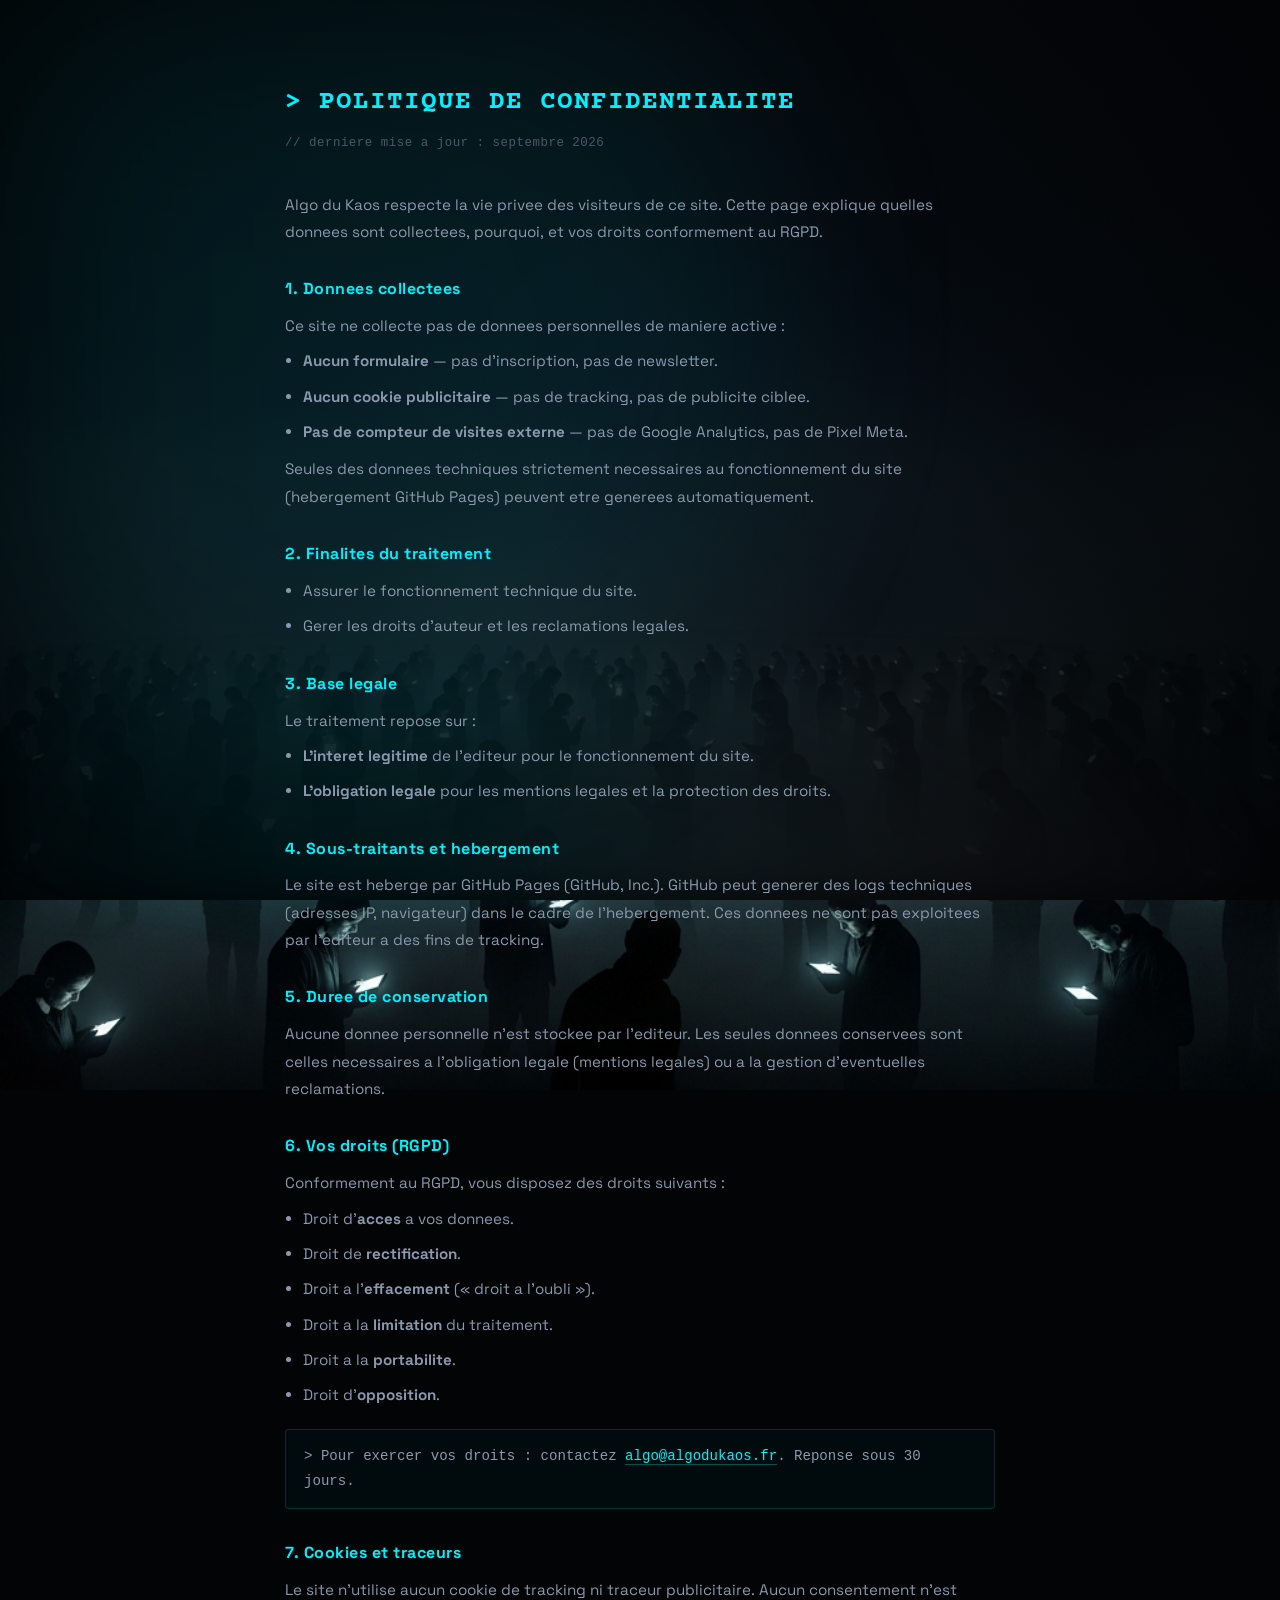
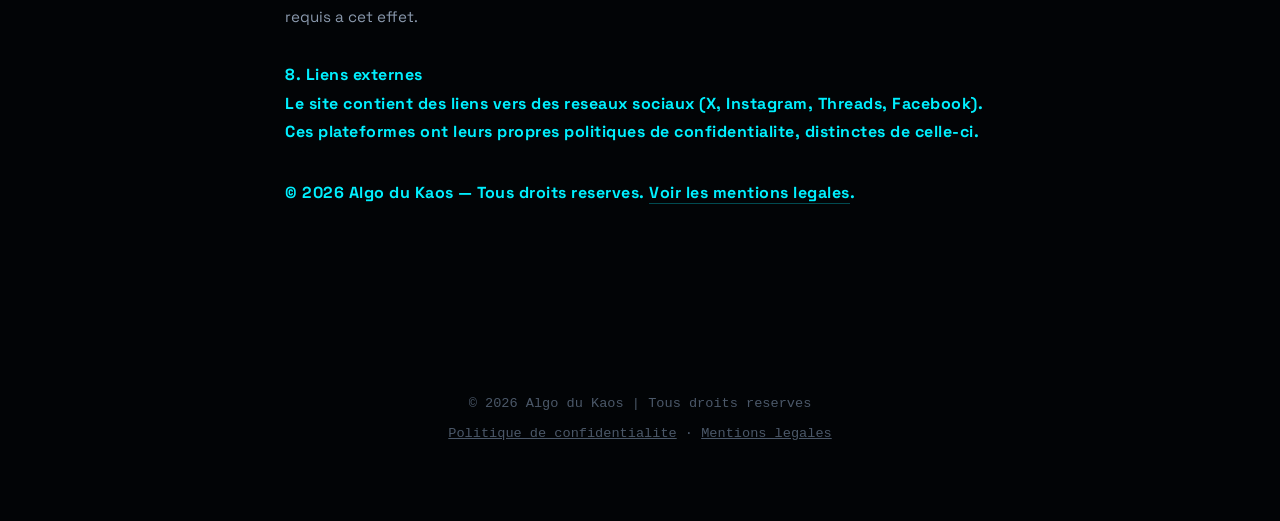
==== confidentialite.html @ a552c4aa "Ajout pages mentions-legales.html et confidentialite.html + footer lie" ====
<!DOCTYPE html>
<html lang="fr">
<head>
    <meta charset="UTF-8">
    <meta name="viewport" content="width=device-width, initial-scale=1.0">
    <title>Politique de confidentialite | Algo du Kaos</title>
    <meta name="description" content="Politique de confidentialite et protection des donnees personnelles.">
    <meta property="og:title" content="Politique de confidentialite | Algo du Kaos">
    <meta property="og:url" content="https://algodukaos.fr/confidentialite.html">
    <meta property="og:image" content="https://algodukaos.fr/logos/avatar.png">
    <meta property="og:site_name" content="Algo du Kaos">

    <link rel="icon" type="image/png" sizes="32x32" href="favicon-32x32.png">
    <link rel="shortcut icon" href="favicon.ico">
    <link rel="manifest" href="site.webmanifest">

    <link href="https://fonts.googleapis.com/css2?family=Space+Grotesk:wght@300;500;700&family=Courier+Prime:wght@400;700&display=swap" rel="stylesheet">
    <link rel="stylesheet" href="style.css">
    <style>
        .legal-body {
            width: 100%;
            max-width: 750px;
            margin: 0 auto;
            padding: 80px 20px 60px;
            color: var(--text-muted);
            line-height: 1.8;
            font-size: 0.95rem;
        }
        .legal-body h1 {
            font-family: 'Courier Prime', 'Courier New', monospace;
            font-size: clamp(1.2rem, 3vw, 1.6rem);
            color: var(--primary);
            margin-bottom: 6px;
            letter-spacing: 1px;
            text-transform: uppercase;
        }
        .legal-body .updated {
            font-family: 'Courier New', monospace;
            font-size: 0.78rem;
            color: #4b5869;
            margin-bottom: 36px;
            letter-spacing: 0.5px;
        }
        .legal-body h2 {
            font-family: 'Space Grotesk', sans-serif;
            font-size: 1rem;
            font-weight: 700;
            color: var(--primary);
            margin-top: 30px;
            margin-bottom: 8px;
            letter-spacing: 0.5px;
        }
        .legal-body p, .legal-body li { margin-bottom: 8px; }
        .legal-body ul { padding-left: 18px; margin-bottom: 10px; }
        .legal-body a { color: var(--primary); text-decoration: none; border-bottom: 1px solid rgba(0, 240, 255, 0.3); }
        .legal-body a:hover { border-bottom-color: var(--primary); }
        .legal-body .box {
            background: rgba(0, 240, 255, 0.03);
            border: 1px solid rgba(0, 240, 255, 0.15);
            border-radius: 4px;
            padding: 14px 18px;
            margin: 20px 0;
            font-family: 'Courier New', monospace;
            font-size: 0.88rem;
        }
        .legal-body .box strong { color: #fff; }
    </style>
</head>
<body>

    <div class="aurora-container">
        <div class="aurora"></div>
        <div class="aurora aurora-2"></div>
    </div>
    <div class="fog-container">
        <div class="fog-layer fog-layer-1"></div>
        <div class="fog-layer fog-layer-2"></div>
    </div>
    <div class="grain"></div>

    <main>
        <div class="legal-body">
            <h1>> politique de confidentialite</h1>
            <p class="updated">// derniere mise a jour : septembre 2026</p>

            <p>Algo du Kaos respecte la vie privee des visiteurs de ce site. Cette page explique quelles donnees sont collectees, pourquoi, et vos droits conformement au RGPD.</p>

            <h2>1. Donnees collectees</h2>
            <p>Ce site ne collecte pas de donnees personnelles de maniere active :</p>
            <ul>
                <li><strong>Aucun formulaire</strong> — pas d'inscription, pas de newsletter.</li>
                <li><strong>Aucun cookie publicitaire</strong> — pas de tracking, pas de publicite ciblee.</li>
                <li><strong>Pas de compteur de visites externe</strong> — pas de Google Analytics, pas de Pixel Meta.</li>
            </ul>
            <p>Seules des donnees techniques strictement necessaires au fonctionnement du site (hebergement GitHub Pages) peuvent etre generees automatiquement.</p>

            <h2>2. Finalites du traitement</h2>
            <ul>
                <li>Assurer le fonctionnement technique du site.</li>
                <li>Gerer les droits d'auteur et les reclamations legales.</li>
            </ul>

            <h2>3. Base legale</h2>
            <p>Le traitement repose sur :</p>
            <ul>
                <li><strong>L'interet legitime</strong> de l'editeur pour le fonctionnement du site.</li>
                <li><strong>L'obligation legale</strong> pour les mentions legales et la protection des droits.</li>
            </ul>

            <h2>4. Sous-traitants et hebergement</h2>
            <p>Le site est heberge par GitHub Pages (GitHub, Inc.). GitHub peut generer des logs techniques (adresses IP, navigateur) dans le cadre de l'hebergement. Ces donnees ne sont pas exploitees par l'editeur a des fins de tracking.</p>

            <h2>5. Duree de conservation</h2>
            <p>Aucune donnee personnelle n'est stockee par l'editeur. Les seules donnees conservees sont celles necessaires a l'obligation legale (mentions legales) ou a la gestion d'eventuelles reclamations.</p>

            <h2>6. Vos droits (RGPD)</h2>
            <p>Conformement au RGPD, vous disposez des droits suivants :</p>
            <ul>
                <li>Droit d'<strong>acces</strong> a vos donnees.</li>
                <li>Droit de <strong>rectification</strong>.</li>
                <li>Droit a l'<strong>effacement</strong> (« droit a l'oubli »).</li>
                <li>Droit a la <strong>limitation</strong> du traitement.</li>
                <li>Droit a la <strong>portabilite</strong>.</li>
                <li>Droit d'<strong>opposition</strong>.</li>
            </ul>

            <div class="box">
                > Pour exercer vos droits : contactez <a href="mailto:algo@algodukaos.fr">algo@algodukaos.fr</a>. Reponse sous 30 jours.
            </div>

            <h2>7. Cookies et traceurs</h2>
            <p>Le site n'utilise aucun cookie de tracking ni traceur publicitaire. Aucun consentement n'est requis a cet effet.</p>

            <h2>8. Liens externes</li>
            <p>Le site contient des liens vers des reseaux sociaux (X, Instagram, Threads, Facebook). Ces plateformes ont leurs propres politiques de confidentialite, distinctes de celle-ci.</p>

            <p style="margin-top:32px;">&copy; 2026 Algo du Kaos — Tous droits reserves. <a href="mentions-legales.html" style="color: var(--primary);">Voir les mentions legales</a>.</p>
        </div>
    </main>

    <footer class="foot-hub">
        <div class="legal">
            &copy; 2026 Algo du Kaos | Tous droits reserves<br><br>
            <a href="confidentialite.html" style="color: inherit; text-decoration: underline;">Politique de confidentialite</a> ·
            <a href="mentions-legales.html" style="color: inherit; text-decoration: underline;">Mentions legales</a>
        </div>
    </footer>

</body>
</html>
---- style.css ----
:root {
    --primary: #00f0ff; /* Neon Cyan */
    --primary-glow: rgba(0, 240, 255, 0.25);
    --bg-dark: #020406; /* Dark background */
    --bg-light: #0a111a; /* Dark blue/grey mist */
    --card-bg: #090d14; /* Mat dark card background */
    --card-border: rgba(0, 240, 255, 0.15); /* Neon border */
    --text-muted: #8a99ad;
}

* {
    margin: 0;
    padding: 0;
    box-sizing: border-box;
    cursor: default;
}

body {
    font-family: 'Space Grotesk', sans-serif;
    background-color: var(--bg-dark);
    background-image: 
        linear-gradient(to top, rgba(2, 4, 6, 0.98) 0%, rgba(2, 4, 6, 0.7) 15%, transparent 50%),
        radial-gradient(circle at center, rgba(10, 17, 26, 0.65) 15%, rgba(2, 4, 6, 0.85) 100%), 
        url('img/1.png');
    background-size: cover;
    background-position: center center;
    background-repeat: no-repeat;
    background-attachment: fixed;
    color: #fff;
    overflow-x: hidden;
    min-height: 100vh;
    display: flex;
    flex-direction: column;
    align-items: center;
}

/* --- ARTISTIC BACKGROUND --- */
.aurora-container {
    position: fixed;
    top: 0;
    left: 0;
    width: 100%;
    height: 100%;
    z-index: -100;
    overflow: hidden;
    filter: blur(120px);
    opacity: 0.4;
    pointer-events: none;
    will-change: transform;
}

.aurora {
    position: absolute;
    width: 70vw;
    height: 70vw;
    border-radius: 50%;
    background: rgba(0, 240, 255, 0.15);
    left: -10vw;
    top: -10vw;
    pointer-events: none;
}

.aurora-2 {
    background: rgba(0, 168, 181, 0.1);
    right: -10vw;
    bottom: -10vw;
}

/* --- ANIMATED FOG AT THE BOTTOM --- */
.fog-container {
    position: fixed;
    bottom: 0;
    left: 0;
    width: 100%;
    height: 30vh;
    z-index: -90; /* Devant le fond d'écran mais derrière les cartes */
    overflow: hidden;
    pointer-events: none;
    filter: blur(25px);
}

.fog-layer {
    position: absolute;
    bottom: -15vh;
    left: -20%;
    width: 140%;
    height: 135%;
    /* Gradients de fumée très doux : blanc, gris ardoise et une pointe de cyan */
    background: radial-gradient(circle at 35% 85%, rgba(0, 240, 255, 0.05) 0%, transparent 50%),
                radial-gradient(circle at 65% 90%, rgba(255, 255, 255, 0.04) 0%, transparent 45%),
                radial-gradient(circle at 50% 75%, rgba(148, 163, 184, 0.03) 0%, transparent 55%);
    opacity: 0.9;
    filter: url(#fog-filter); /* Filtre SVG de déformation turbulente */
    will-change: transform;
}

.fog-layer-1 {
    animation: drift 16s infinite ease-in-out;
}

.fog-layer-2 {
    animation: drift-reverse 24s infinite ease-in-out;
    opacity: 0.6;
}

@keyframes drift {
    0% { transform: translateX(0) translateY(0) scale(1) rotate(0deg); }
    50% { transform: translateX(18%) translateY(-6%) scale(1.15) rotate(3deg); }
    100% { transform: translateX(0) translateY(0) scale(1) rotate(0deg); }
}

@keyframes drift-reverse {
    0% { transform: translateX(18%) translateY(-6%) scale(1.15) rotate(0deg); }
    50% { transform: translateX(-5%) translateY(6%) scale(0.9) rotate(-3deg); }
    100% { transform: translateX(18%) translateY(-6%) scale(1.15) rotate(0deg); }
}

.grain {
    position: fixed;
    inset: 0;
    z-index: -1;
    background: url('https://grainy-gradients.vercel.app/noise.svg');
    opacity: 0.15;
    pointer-events: none;
}

#cursor {
    position: fixed;
    width: 24px;
    height: 24px;
    background: transparent;
    pointer-events: none;
    z-index: 9999;
    display: flex;
    align-items: center;
    justify-content: center;
    transform: translate(-50%, -50%);
    transition: transform 0.08s ease-out;
    user-select: none;
}

#cursor::after {
    content: '';
    display: inline-block;
    width: 8px;
    height: 8px;
    background-color: var(--primary);
    box-shadow: 0 0 10px var(--primary);
    border-radius: 50%;
    animation: pulse 1s infinite alternate;
}

body:has(a:hover) #cursor::after,
body:has(button:hover) #cursor::after {
    transform: scale(2.5);
    background-color: #fff;
    box-shadow: 0 0 15px #fff, 0 0 30px var(--primary);
}

@keyframes pulse {
    0% { transform: scale(0.8); opacity: 0.7; }
    100% { transform: scale(1.2); opacity: 1; }
}

@media (pointer: coarse) { #cursor { display: none; } }

/* --- TERMINAL HEADER --- */
.terminal-header {
    width: 100%;
    max-width: 1000px;
    display: flex;
    align-items: center;
    gap: 10px;
    padding: 0 20px;
    font-family: 'Courier New', Courier, monospace;
    font-size: 0.75rem;
    color: var(--primary);
    opacity: 0.8;
    margin-bottom: 20px;
    letter-spacing: 1px;
}

.status-dot {
    width: 6px;
    height: 6px;
    background-color: var(--primary);
    border-radius: 50%;
    box-shadow: 0 0 8px var(--primary);
    animation: blink 1s infinite alternate;
}

@keyframes blink {
    0% { opacity: 0.3; }
    100% { opacity: 1; }
}

/* --- HERO SECTION --- */
.hero {
    width: 100%;
    max-width: 1000px;
    padding: 60px 20px 20px;
    display: flex;
    flex-direction: column;
    align-items: center;
    text-align: center;
}

.hero-title-wrap {
    display: flex;
    align-items: center;
    justify-content: center;
    gap: 30px;
    margin-bottom: 30px;
    width: 100%;
}

.logo-glow-wrap {
    position: relative;
    flex-shrink: 0;
}

.logo-glow-wrap::before {
    content: '';
    position: absolute;
    inset: -15px;
    background: var(--primary);
    filter: blur(25px);
    opacity: 0.35;
    border-radius: 50%;
}

.top-logo {
    width: 90px;
    height: 90px;
    position: relative;
    z-index: 1;
    border-radius: 50%;
    border: 2px solid var(--primary);
    object-fit: cover;
    background: #000;
    box-shadow: 0 0 30px var(--primary-glow);
}

.hero-titles {
    display: flex;
    flex-direction: column;
    align-items: flex-start;
    text-align: left;
}

/* Glitch Effect */
h1.glitch {
    font-family: 'Space Grotesk', sans-serif;
    font-weight: 800;
    font-size: clamp(2rem, 6vw, 3.5rem);
    color: #fff;
    line-height: 1.1;
    position: relative;
    letter-spacing: 2px;
}

h1.glitch::before, h1.glitch::after {
    content: attr(data-text);
    position: absolute;
    top: 0;
    left: 0;
    width: 100%;
    height: 100%;
    background: var(--bg-dark);
}

h1.glitch::before {
    left: 2px;
    text-shadow: -1px 0 var(--primary);
    clip: rect(44px, 450px, 56px, 0);
    animation: glitch-anim 5s infinite linear alternate-reverse;
}

h1.glitch::after {
    left: -2px;
    text-shadow: -1px 0 #ff00ea;
    clip: rect(85px, 450px, 140px, 0);
    animation: glitch-anim2 5s infinite linear alternate-reverse;
}

@keyframes glitch-anim {
    0% { clip: rect(15px, 9999px, 66px, 0); }
    10% { clip: rect(85px, 9999px, 5px, 0); }
    20% { clip: rect(34px, 9999px, 92px, 0); }
    30% { clip: rect(70px, 9999px, 12px, 0); }
    40% { clip: rect(5px, 9999px, 78px, 0); }
    50% { clip: rect(50px, 9999px, 45px, 0); }
    60% { clip: rect(12px, 9999px, 88px, 0); }
    70% { clip: rect(95px, 9999px, 23px, 0); }
    80% { clip: rect(30px, 9999px, 60px, 0); }
    90% { clip: rect(78px, 9999px, 95px, 0); }
    100% { clip: rect(40px, 9999px, 15px, 0); }
}

@keyframes glitch-anim2 {
    0% { clip: rect(65px, 9999px, 30px, 0); }
    10% { clip: rect(5px, 9999px, 85px, 0); }
    20% { clip: rect(90px, 9999px, 40px, 0); }
    30% { clip: rect(15px, 9999px, 75px, 0); }
    40% { clip: rect(80px, 9999px, 10px, 0); }
    50% { clip: rect(45px, 9999px, 95px, 0); }
    60% { clip: rect(25px, 9999px, 50px, 0); }
    70% { clip: rect(100px, 9999px, 15px, 0); }
    80% { clip: rect(35px, 9999px, 85px, 0); }
    90% { clip: rect(10px, 9999px, 60px, 0); }
    100% { clip: rect(55px, 9999px, 30px, 0); }
}

.slogan {
    font-size: clamp(0.9rem, 2.5vw, 1.25rem);
    color: #fff;
    font-weight: 500;
    text-transform: uppercase;
    letter-spacing: 3px;
    margin-top: 5px;
    font-family: 'Space Grotesk', sans-serif;
}

.cyan-glow {
    color: var(--primary);
    text-shadow: 0 0 10px var(--primary-glow);
}

/* --- CONSOLE BOX --- */
.console-box {
    width: 100%;
    max-width: 600px;
    background: rgba(3, 5, 8, 0.95);
    border: 1px solid rgba(0, 240, 255, 0.25);
    border-radius: 12px;
    margin-top: 30px;
    text-align: left;
    box-shadow: 0 10px 40px rgba(0, 0, 0, 0.8), inset 0 0 10px rgba(0, 240, 255, 0.05);
    backdrop-filter: blur(10px);
}

.console-titlebar {
    background: rgba(10, 16, 25, 0.9);
    padding: 10px 15px;
    border-bottom: 1px solid rgba(0, 240, 255, 0.15);
    display: flex;
    align-items: center;
    gap: 8px;
    border-radius: 11px 11px 0 0;
}

.console-btn {
    width: 8px;
    height: 8px;
    border-radius: 50%;
    background-color: #ff5f56;
}
.console-btn:nth-child(2) { background-color: #ffbd2e; }
.console-btn:nth-child(3) { background-color: #27c93f; }

.console-title {
    font-family: 'Courier New', Courier, monospace;
    font-size: 0.7rem;
    color: var(--text-muted);
    margin-left: 10px;
    letter-spacing: 1px;
}

.console-body {
    padding: 20px;
    font-family: 'Courier New', Courier, monospace;
    font-size: 0.95rem;
    line-height: 1.6;
    color: var(--primary);
    height: 165px;
    box-sizing: border-box;
}

#typewriter {
    display: inline;
    margin: 0;
}

.cursor-blink {
    display: inline;
    animation: blink-anim 0.8s infinite;
}

@keyframes blink-anim {
    0% { opacity: 0; }
    50% { opacity: 1; }
    100% { opacity: 0; }
}

/* --- CANVAS & TILES --- */
.canvas {
    width: 100%;
    max-width: 1100px;
    margin: 0 auto;
    padding: 40px 20px;
}

.canvas.single-layout {
    display: flex;
    justify-content: center;
    align-items: center;
}

.tile-wrap {
    perspective: 1500px;
    width: 100%;
    max-width: 480px;
    margin: 0 auto;
    position: relative;
}

.tile {
    background: rgba(9, 13, 20, 0.9);
    border: 1px solid var(--card-border);
    border-radius: 6px;
    position: relative;
    transition: box-shadow 0.3s ease, border-color 0.3s ease;
    backdrop-filter: blur(15px);
    width: 100%;
    overflow: hidden;
    box-shadow: 0 15px 35px rgba(0, 0, 0, 0.7);
}

/* Scan-line overlay effect — data terminal style */
.tile::after {
    content: '';
    position: absolute;
    inset: 0;
    background: repeating-linear-gradient(
        0deg,
        transparent,
        transparent 2px,
        rgba(0, 240, 255, 0.015) 2px,
        rgba(0, 240, 255, 0.015) 4px
    );
    pointer-events: none;
    z-index: 6;
}

.tile::before {
    content: '';
    position: absolute;
    inset: 0;
    background: radial-gradient(circle at var(--x, 50%) var(--y, 50%), rgba(0, 240, 255, 0.08) 0%, transparent 50%);
    pointer-events: none;
    z-index: 5;
}

.tile-banner {
    width: 100%;
    aspect-ratio: 2.8 / 1;
    overflow: hidden;
    position: relative;
    background: #020406;
    border-bottom: 1px solid var(--card-border);
}

.tile-banner img {
    width: 100%;
    height: 100%;
    object-fit: cover;
    transition: all 0.6s cubic-bezier(0.2, 0.8, 0.2, 1);
    filter: brightness(0.85) contrast(1.1);
}

.tile-banner::after {
    content: '';
    position: absolute;
    inset: 0;
    background: linear-gradient(to top, rgba(9, 13, 20, 1) 0%, transparent 100%);
    pointer-events: none;
}

.tile:hover {
    border-color: rgba(0, 240, 255, 0.5);
    box-shadow: 0 15px 35px rgba(0, 0, 0, 0.7), 0 0 30px rgba(0, 240, 255, 0.1);
}

.tile:hover .tile-banner img {
    transform: scale(1.02);
    filter: brightness(1) contrast(1.15);
}

.tile-header-overlay {
    position: absolute;
    top: 24%;
    left: 20px;
    z-index: 10;
    display: flex;
    align-items: flex-end;
    gap: 15px;
    width: calc(100% - 40px);
    transform: translateZ(40px);
}

.tile-avatar {
    width: 80px;
    height: 80px;
    border-radius: 50%;
    border: 2px solid var(--primary);
    background: #000;
    box-shadow: 0 0 20px var(--primary-glow);
    flex-shrink: 0;
    object-fit: cover;
}

.tile-titles-box {
    margin-bottom: 5px;
}

.tile-title {
    font-family: 'Space Grotesk', sans-serif;
    font-weight: 700;
    font-size: clamp(1.1rem, 3vw, 1.4rem);
    color: #fff;
    margin: 0;
    display: flex;
    align-items: center;
    gap: 8px;
}

.badge-verif {
    color: var(--primary);
    font-size: 0.9rem;
    font-weight: 900;
    text-shadow: 0 0 8px var(--primary-glow);
}

.tile-handle {
    font-size: 0.85rem;
    color: var(--text-muted);
    font-weight: 500;
    font-family: 'Courier New', Courier, monospace;
}

.tile-info {
    padding: 40px 20px 60px; 
}

.tile-bio {
    font-size: 0.98rem;
    color: #cbd5e1;
    margin-bottom: 30px;
    min-height: 80px;
    line-height: 1.7;
    font-family: 'Space Grotesk', sans-serif;
    border-left: 2px solid var(--primary);
    padding-left: 15px;
}

.tile-links {
    display: grid;
    grid-template-columns: repeat(4, 1fr);
    gap: 12px;
}

.icon-link {
    aspect-ratio: 1;
    background: rgba(255, 255, 255, 0.02);
    border: 1px solid rgba(0, 240, 255, 0.1);
    border-radius: 14px;
    display: flex;
    align-items: center;
    justify-content: center;
    transition: all 0.3s cubic-bezier(0.2, 0.8, 0.2, 1);
    position: relative;
}

.icon-link img { 
    width: 22px; 
    height: 22px; 
    filter: grayscale(1) brightness(1.8); 
    opacity: 0.7; 
    transition: 0.3s; 
}

.icon-link:hover { 
    transform: translateY(-5px); 
    box-shadow: 0 8px 20px rgba(0, 240, 255, 0.15); 
    background: rgba(0, 240, 255, 0.05); 
    border-color: var(--primary);
}

.icon-link:hover img { 
    filter: grayscale(0) brightness(5); 
    opacity: 1; 
}

.icon-link::before {
    content: attr(data-label);
    position: absolute;
    bottom: 120%;
    left: 50%;
    transform: translateX(-50%) translateY(10px);
    background: rgba(3, 5, 8, 0.95);
    color: var(--primary);
    padding: 5px 12px;
    border-radius: 8px;
    font-size: 0.7rem;
    font-weight: 700;
    white-space: nowrap;
    opacity: 0;
    pointer-events: none;
    transition: all 0.3s cubic-bezier(0.4, 0, 0.2, 1);
    border: 1px solid var(--primary);
    backdrop-filter: blur(5px);
    font-family: 'Courier New', Courier, monospace;
}

.icon-link:hover::before {
    opacity: 1;
    transform: translateX(-50%) translateY(0);
}

/* --- FOOTER & CONTACT --- */
.foot-hub {
    width: 100%;
    max-width: 800px;
    padding: 60px 20px 80px;
    text-align: center;
    display: flex;
    flex-direction: column;
    align-items: center;
    margin: 0 auto;
}

.big-button {
    padding: 18px 50px;
    background: transparent;
    color: var(--primary);
    font-family: 'Courier New', Courier, monospace;
    font-weight: 700;
    font-size: 1rem;
    letter-spacing: 2px;
    text-transform: uppercase;
    text-decoration: none;
    border-radius: 4px;
    display: inline-flex;
    align-items: center;
    justify-content: center;
    gap: 12px;
    transition: all 0.2s ease;
    border: 1px solid var(--primary);
    cursor: pointer;
    position: relative;
    overflow: hidden;
}

.big-button::before {
    content: '';
    position: absolute;
    top: 0;
    left: -100%;
    width: 100%;
    height: 100%;
    background: linear-gradient(90deg, transparent, rgba(0, 240, 255, 0.1), transparent);
    transition: left 0.5s ease;
}

.big-button:hover::before {
    left: 100%;
}

.big-button:hover {
    background: rgba(0, 240, 255, 0.08);
    color: #fff;
    box-shadow: 0 0 20px rgba(0, 240, 255, 0.15), inset 0 0 20px rgba(0, 240, 255, 0.05);
}

.big-button svg { transition: 0.2s; }
.big-button:hover svg { transform: translateX(4px); }

.legal { 
    margin-top: 60px; 
    font-size: 0.85rem; 
    color: #4b5869; 
    font-family: 'Courier New', Courier, monospace;
}
.legal a {
    color: #4b5869;
    text-decoration: none;
    transition: color 0.3s;
}
.legal a:hover { color: var(--primary); }

/* --- RESPONSIVE --- */
@media (max-width: 600px) {
    .hero { padding-top: 30px; }
    .hero-title-wrap { flex-direction: column; gap: 15px; }
    .hero-titles { align-items: center; text-align: center; }
    .top-logo { width: 75px; height: 75px; }
    .console-box { margin-top: 20px; }
    .console-body { font-size: 0.82rem; line-height: 1.5; min-height: 200px; height: auto; padding: 20px 20px 25px; box-sizing: border-box; }
    
    .tile-avatar { width: 70px; height: 70px; }
    .tile-header-overlay { top: 20%; left: 15px; }
    .tile-info { padding: 30px 15px 40px; }
    .tile-bio { font-size: 0.9rem; }
    .tile-links { gap: 8px; }
}

/* --- LIGHTNING FLASH OVERLAY --- */
.lightning-flash {
    position: fixed;
    inset: 0;
    background: #fff;
    opacity: 0;
    pointer-events: none;
    z-index: -95;
}

.flash-active {
    animation: lightning 0.5s ease-out;
}

@keyframes lightning {
    0% { opacity: 0; }
    5% { opacity: 0.75; background: #00f0ff; }
    10% { opacity: 0.15; }
    15% { opacity: 0.85; background: #ffffff; }
    100% { opacity: 0; }
}

/* --- AUDIO TOGGLE BUTTON --- */
#audio-toggle {
    margin-left: auto;
    background: transparent;
    border: 1px solid var(--primary);
    color: var(--text-muted);
    font-family: 'Courier New', Courier, monospace;
    font-size: 0.7rem;
    padding: 3px 8px;
    border-radius: 4px;
    cursor: pointer;
    transition: all 0.3s;
}

#audio-toggle:hover {
    background: var(--primary-glow);
    color: #fff;
    box-shadow: 0 0 8px var(--primary-glow);
}

/* Pulsating animation to attract click */
.pulse-highlight {
    animation: button-pulse 1.6s infinite alternate;
}

@keyframes button-pulse {
    0% { 
        box-shadow: 0 0 4px rgba(0, 240, 255, 0.1); 
        border-color: rgba(0, 240, 255, 0.4); 
        color: var(--text-muted); 
    }
    100% { 
        box-shadow: 0 0 12px var(--primary-glow); 
        border-color: var(--primary); 
        color: var(--primary); 
        transform: scale(1.03);
    }
}
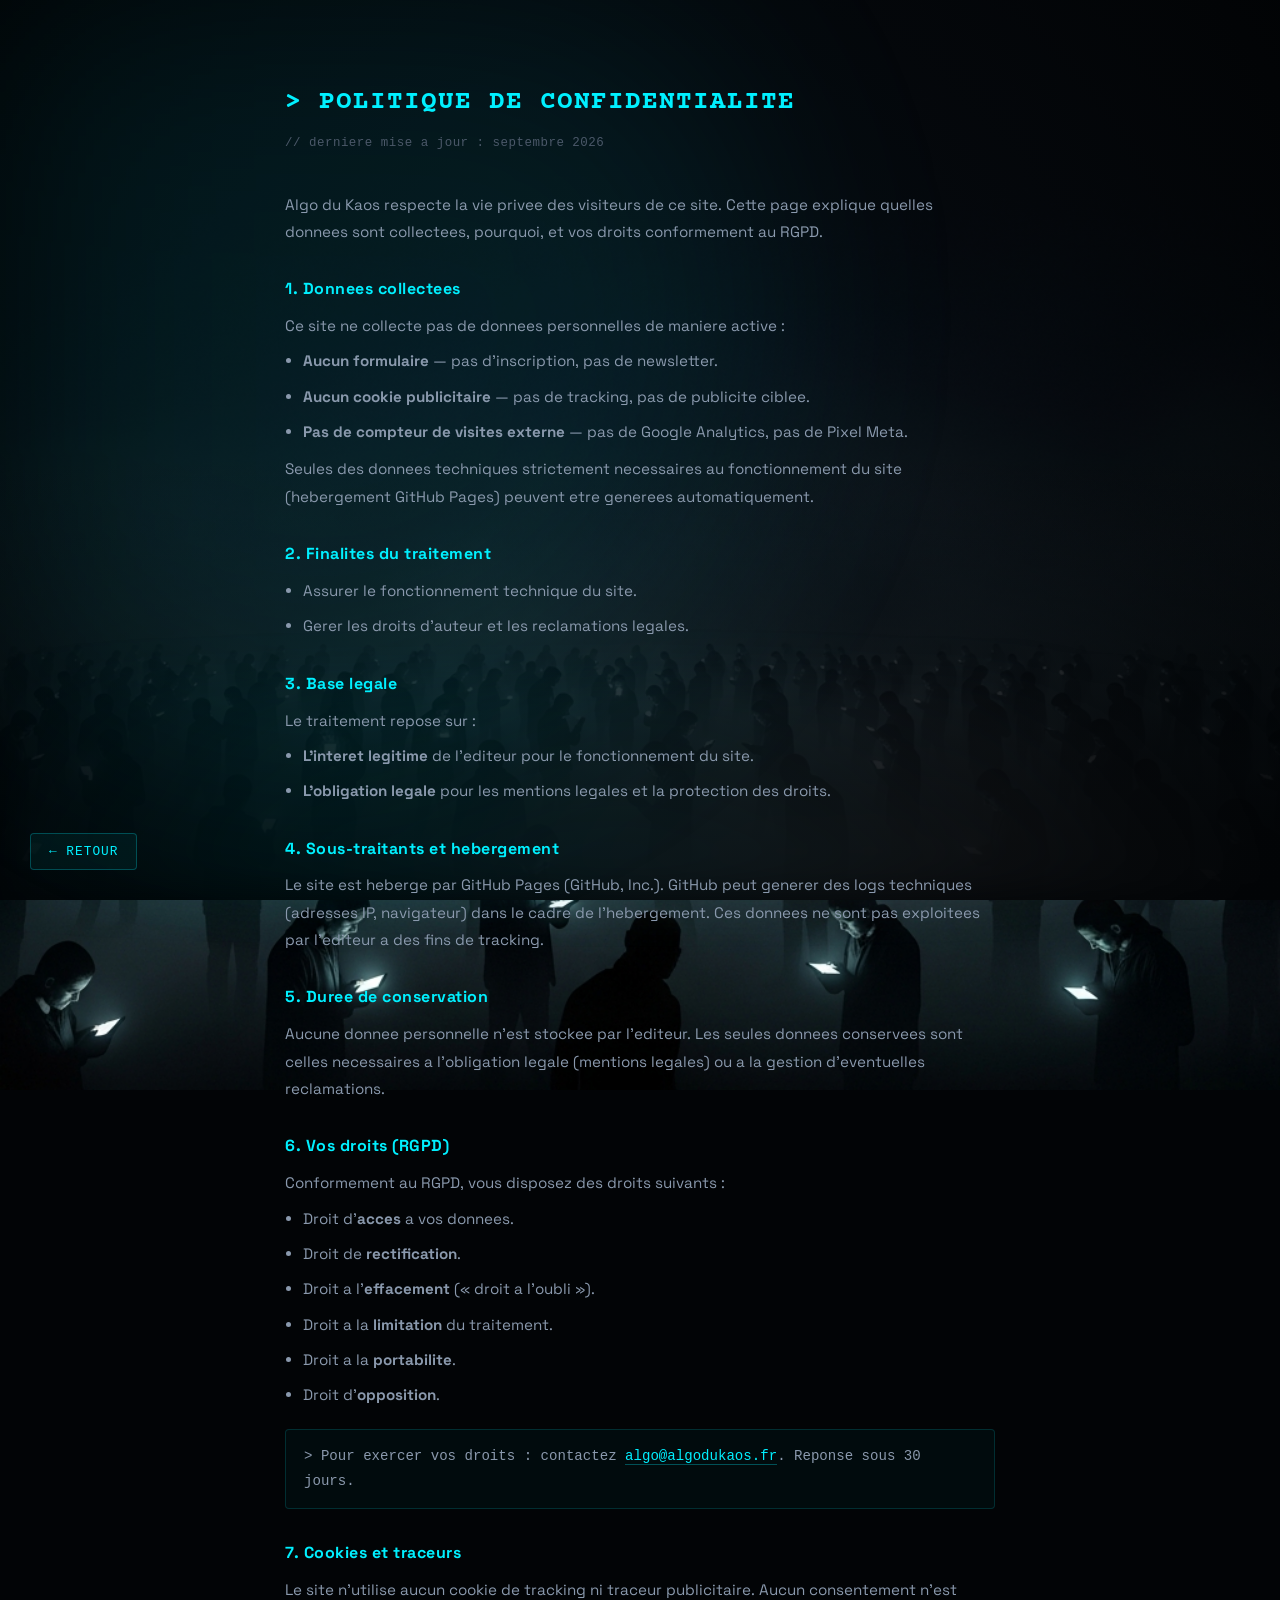
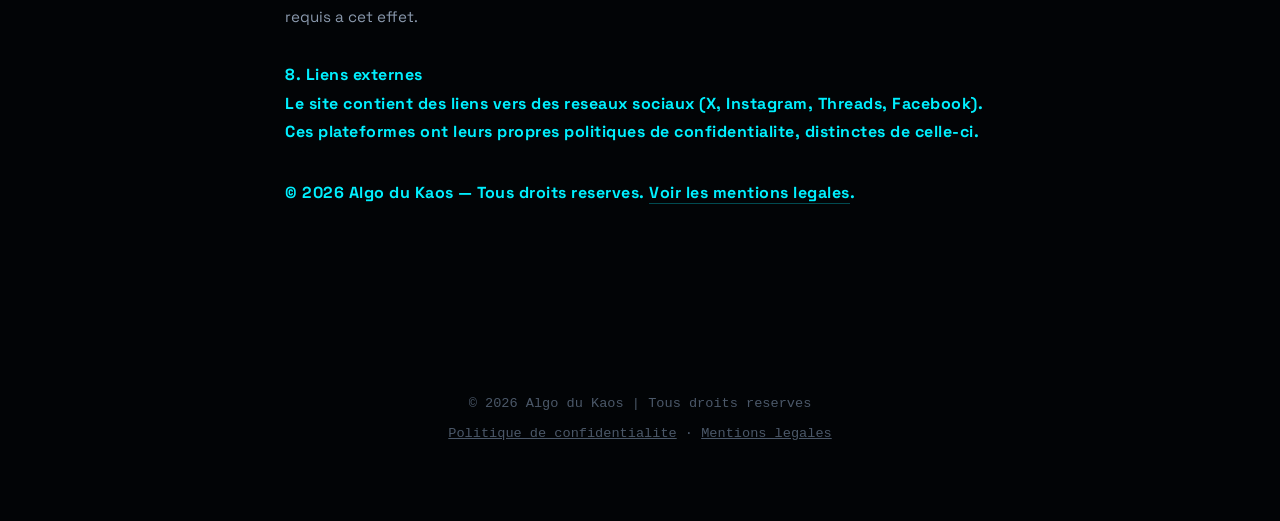
==== commit 783f7a03: "Ajout bouton retour RETOUR sur pages legales" ====
--- a/confidentialite.html
+++ b/confidentialite.html
@@ -146,5 +146,31 @@
         </div>
     </footer>
 
+    <a href="./" class="back-to-top">&larr; RETOUR</a>
+
+    <style>
+        .back-to-top {
+            position: fixed;
+            bottom: 30px;
+            left: 30px;
+            background: rgba(0, 240, 255, 0.05);
+            border: 1px solid rgba(0, 240, 255, 0.25);
+            color: var(--primary);
+            font-family: 'Courier New', monospace;
+            font-size: 0.8rem;
+            letter-spacing: 1px;
+            padding: 10px 18px;
+            border-radius: 4px;
+            text-decoration: none;
+            z-index: 100;
+            transition: all 0.3s ease;
+        }
+        .back-to-top:hover {
+            background: rgba(0, 240, 255, 0.1);
+            border-color: var(--primary);
+            box-shadow: 0 0 15px rgba(0, 240, 255, 0.15);
+        }
+    </style>
+
 </body>
 </html>
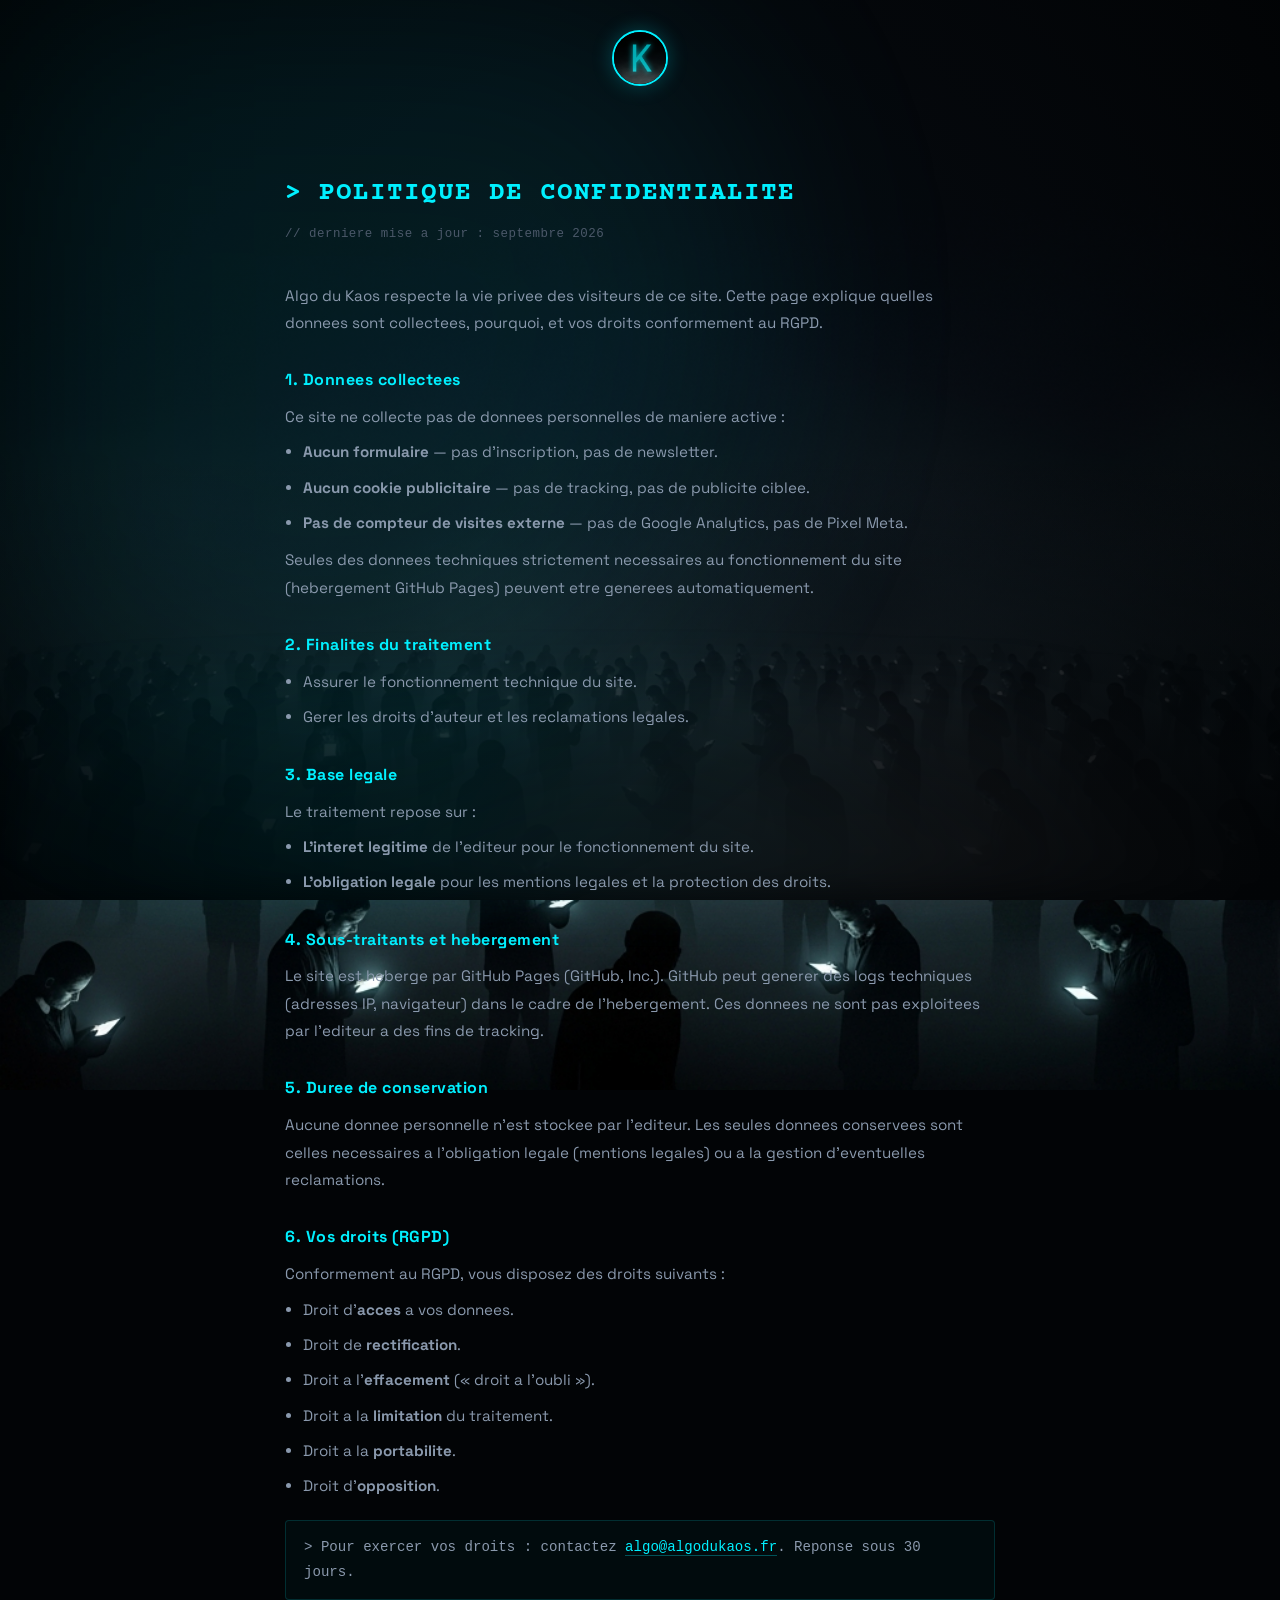
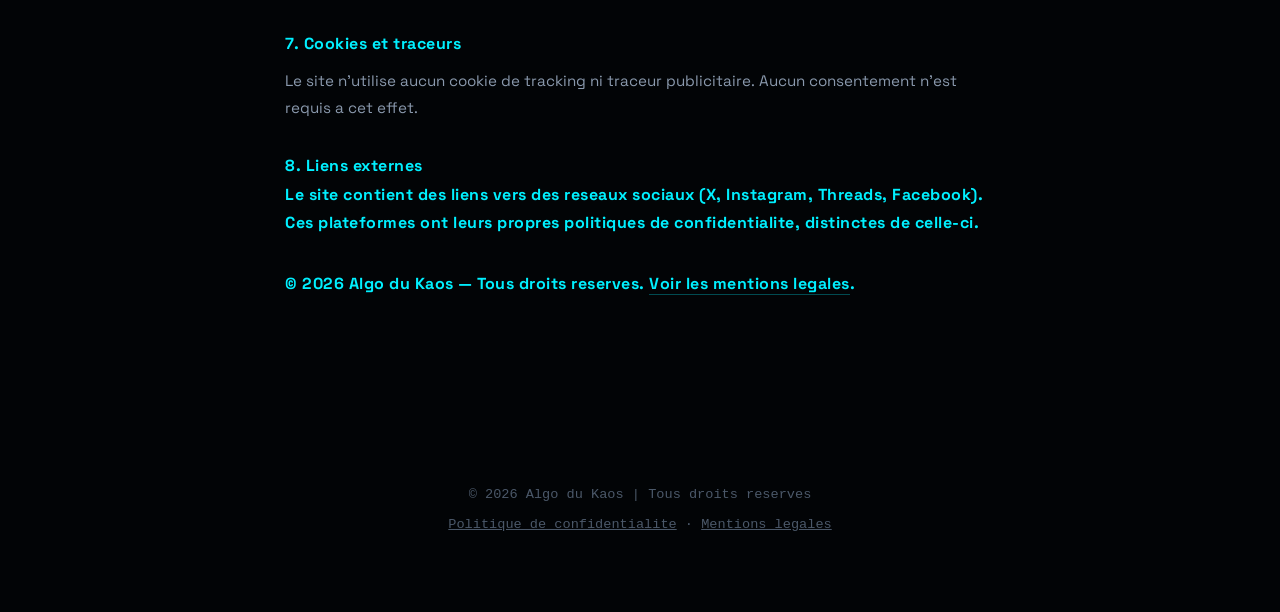
==== commit 43198ea7: "Avatar cliquable en haut de page au lieu du bouton retour en bas" ====
--- a/confidentialite.html
+++ b/confidentialite.html
@@ -78,6 +78,12 @@
     </div>
     <div class="grain"></div>
 
+    <header style="width:100%;padding:30px 20px 0;display:flex;justify-content:center;">
+        <a href="./" style="display:inline-block;">
+            <img src="logos/avatar.png" alt="Algo du Kaos" style="width:56px;height:56px;border-radius:50%;border:2px solid var(--primary);background:#000;box-shadow:0 0 20px var(--primary-glow);object-fit:cover;">
+        </a>
+    </header>
+
     <main>
         <div class="legal-body">
             <h1>> politique de confidentialite</h1>
@@ -146,31 +152,5 @@
         </div>
     </footer>
 
-    <a href="./" class="back-to-top">&larr; RETOUR</a>
-
-    <style>
-        .back-to-top {
-            position: fixed;
-            bottom: 30px;
-            left: 30px;
-            background: rgba(0, 240, 255, 0.05);
-            border: 1px solid rgba(0, 240, 255, 0.25);
-            color: var(--primary);
-            font-family: 'Courier New', monospace;
-            font-size: 0.8rem;
-            letter-spacing: 1px;
-            padding: 10px 18px;
-            border-radius: 4px;
-            text-decoration: none;
-            z-index: 100;
-            transition: all 0.3s ease;
-        }
-        .back-to-top:hover {
-            background: rgba(0, 240, 255, 0.1);
-            border-color: var(--primary);
-            box-shadow: 0 0 15px rgba(0, 240, 255, 0.15);
-        }
-    </style>
-
 </body>
 </html>
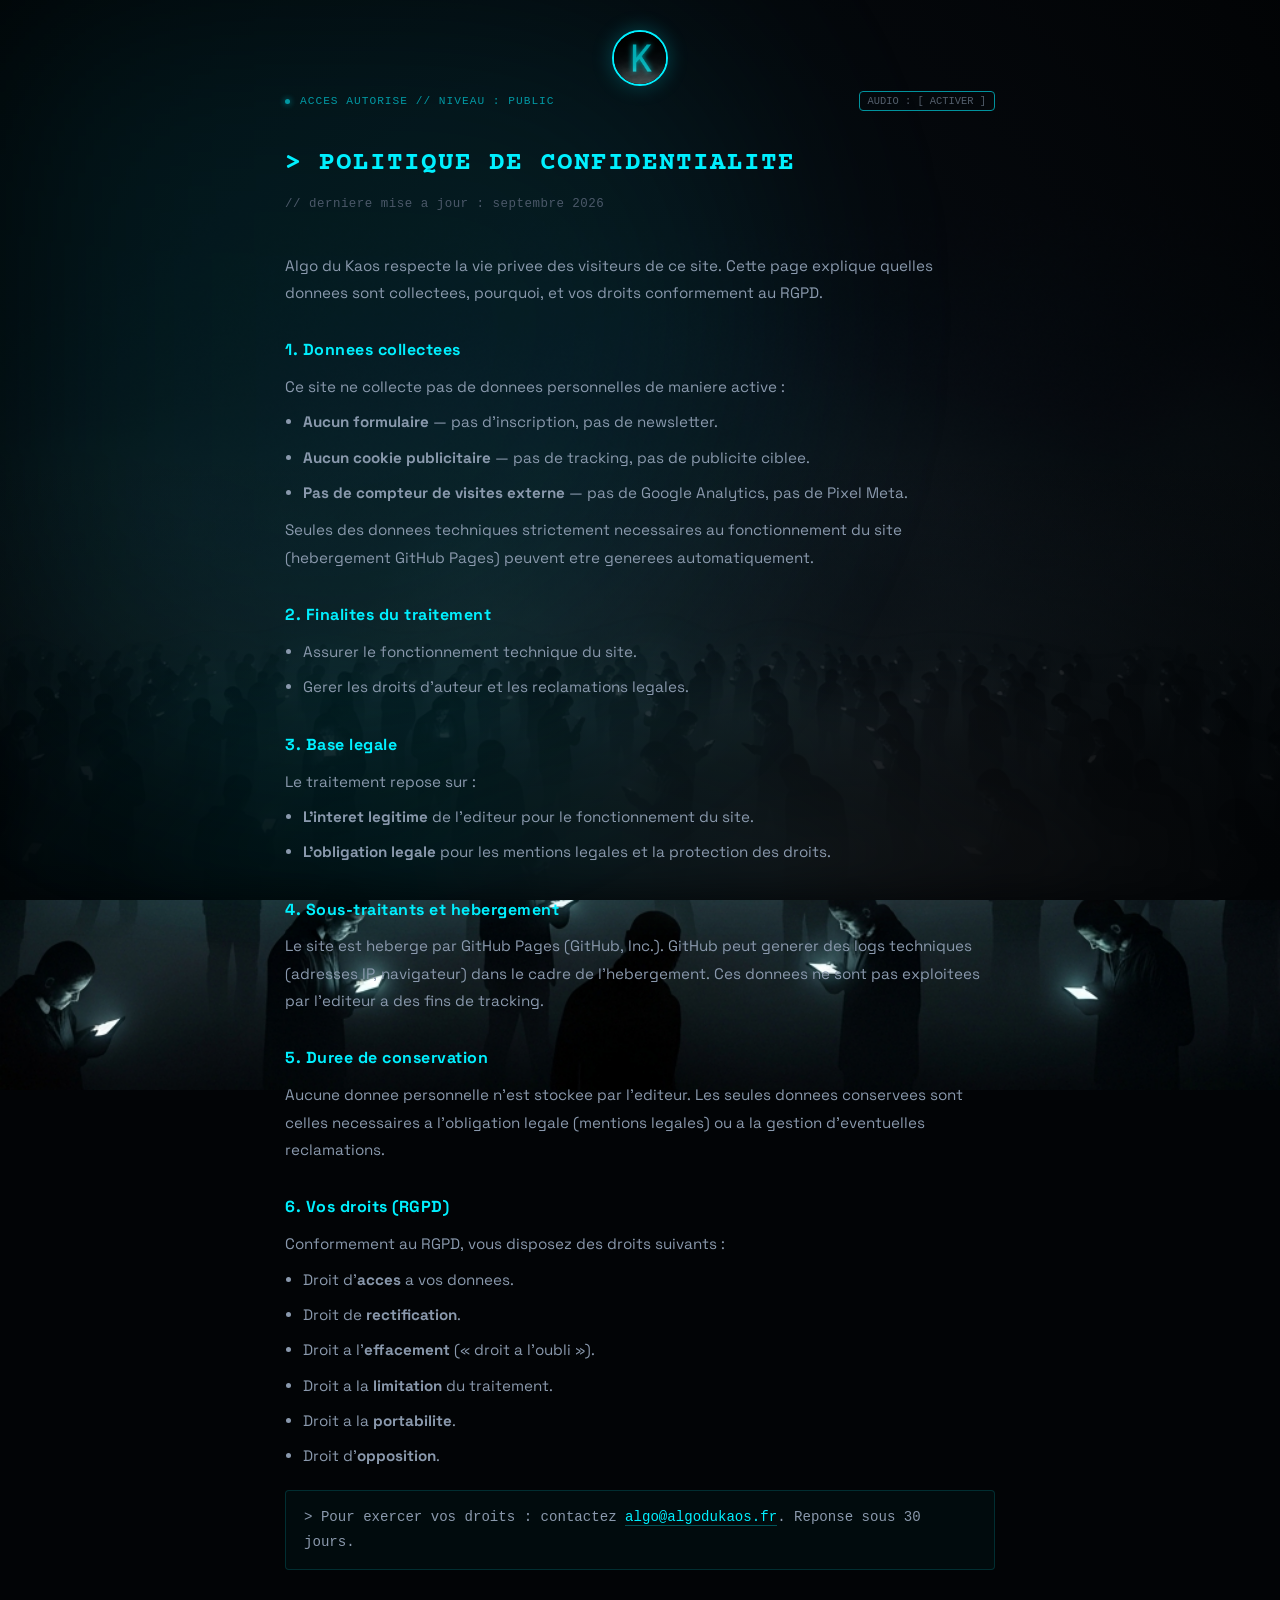
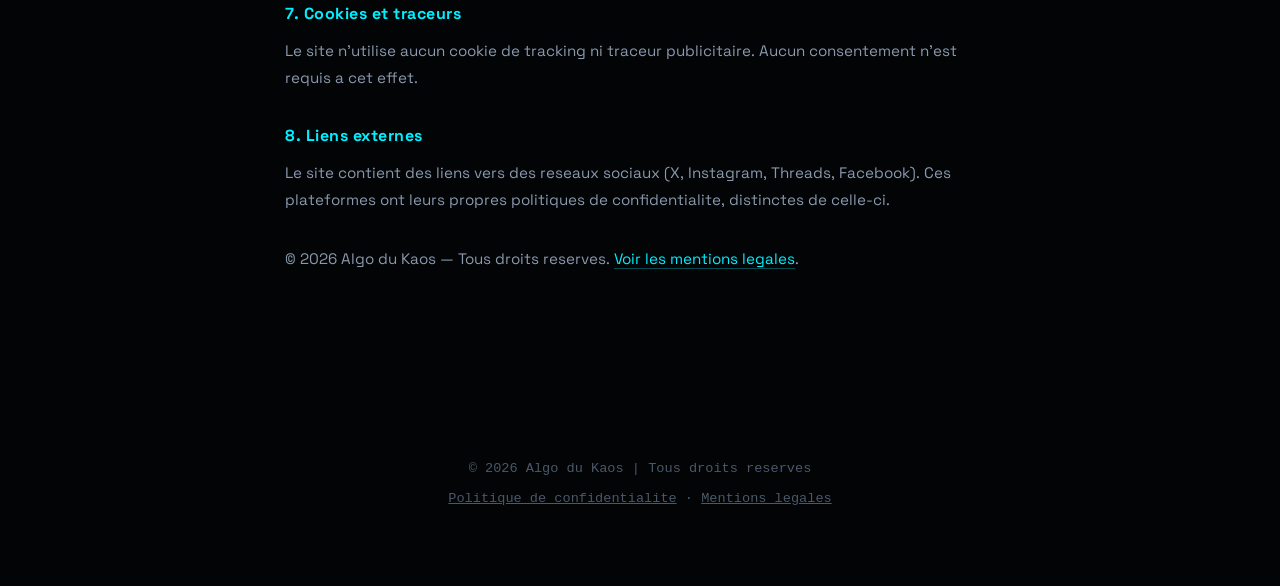
==== commit 58cd51e0: "Pages legales avec audio, eclairs, avatar en haut, sans bouton retour en bas" ====
--- a/confidentialite.html
+++ b/confidentialite.html
@@ -17,11 +17,32 @@
     <link href="https://fonts.googleapis.com/css2?family=Space+Grotesk:wght@300;500;700&family=Courier+Prime:wght@400;700&display=swap" rel="stylesheet">
     <link rel="stylesheet" href="style.css">
     <style>
+        .page-avatar {
+            width: 100%;
+            padding: 30px 20px 0;
+            display: flex;
+            justify-content: center;
+        }
+        .page-avatar a { display: inline-block; }
+        .page-avatar img {
+            width: 56px;
+            height: 56px;
+            border-radius: 50%;
+            border: 2px solid var(--primary);
+            background: #000;
+            box-shadow: 0 0 20px var(--primary-glow);
+            object-fit: cover;
+            transition: transform 0.3s cubic-bezier(0.34, 1.56, 0.64, 1), box-shadow 0.3s ease;
+        }
+        .page-avatar a:hover img {
+            transform: scale(1.1);
+            box-shadow: 0 0 30px var(--primary-glow);
+        }
         .legal-body {
             width: 100%;
             max-width: 750px;
             margin: 0 auto;
-            padding: 80px 20px 60px;
+            padding: 30px 20px 60px;
             color: var(--text-muted);
             line-height: 1.8;
             font-size: 0.95rem;
@@ -64,6 +85,47 @@
             font-size: 0.88rem;
         }
         .legal-body .box strong { color: #fff; }
+
+        .terminal-header {
+            width: 100%;
+            max-width: 750px;
+            margin: 0 auto;
+            padding: 0 20px;
+            display: flex;
+            align-items: center;
+            gap: 10px;
+            font-family: 'Courier New', monospace;
+            font-size: 0.7rem;
+            color: var(--primary);
+            opacity: 0.6;
+        }
+        .status-dot {
+            width: 5px;
+            height: 5px;
+            background-color: var(--primary);
+            border-radius: 50%;
+            box-shadow: 0 0 6px var(--primary);
+            animation: blink 1s infinite alternate;
+        }
+        #audio-toggle {
+            margin-left: auto;
+            background: transparent;
+            border: 1px solid var(--primary);
+            color: var(--text-muted);
+            font-family: 'Courier New', monospace;
+            font-size: 0.65rem;
+            padding: 3px 8px;
+            border-radius: 4px;
+            cursor: pointer;
+            transition: all 0.3s;
+        }
+        #audio-toggle:hover {
+            background: var(--primary-glow);
+            color: #fff;
+        }
+        .pulse-highlight {
+            animation: button-pulse 1.6s infinite alternate;
+        }
     </style>
 </head>
 <body>
@@ -78,11 +140,17 @@
     </div>
     <div class="grain"></div>
 
-    <header style="width:100%;padding:30px 20px 0;display:flex;justify-content:center;">
-        <a href="./" style="display:inline-block;">
-            <img src="logos/avatar.png" alt="Algo du Kaos" style="width:56px;height:56px;border-radius:50%;border:2px solid var(--primary);background:#000;box-shadow:0 0 20px var(--primary-glow);object-fit:cover;">
+    <header class="page-avatar">
+        <a href="./">
+            <img src="logos/avatar.png" alt="Algo du Kaos">
         </a>
     </header>
+
+    <div class="terminal-header">
+        <span class="status-dot"></span>
+        <span>ACCES AUTORISE // NIVEAU : PUBLIC</span>
+        <button id="audio-toggle" class="pulse-highlight" onclick="toggleAudio()">AUDIO : [ ACTIVER ]</button>
+    </div>
 
     <main>
         <div class="legal-body">
@@ -137,7 +205,7 @@
             <h2>7. Cookies et traceurs</h2>
             <p>Le site n'utilise aucun cookie de tracking ni traceur publicitaire. Aucun consentement n'est requis a cet effet.</p>
 
-            <h2>8. Liens externes</li>
+            <h2>8. Liens externes</h2>
             <p>Le site contient des liens vers des reseaux sociaux (X, Instagram, Threads, Facebook). Ces plateformes ont leurs propres politiques de confidentialite, distinctes de celle-ci.</p>
 
             <p style="margin-top:32px;">&copy; 2026 Algo du Kaos — Tous droits reserves. <a href="mentions-legales.html" style="color: var(--primary);">Voir les mentions legales</a>.</p>
@@ -152,5 +220,52 @@
         </div>
     </footer>
 
+    <script>
+        // Audio System
+        let audioEnabled = false;
+        const ambientAudio = new Audio("audio/thunder.mp3");
+        ambientAudio.loop = true;
+        ambientAudio.volume = 0.35;
+
+        function toggleAudio() {
+            const btn = document.getElementById("audio-toggle");
+            audioEnabled = !audioEnabled;
+            btn.classList.remove("pulse-highlight");
+            if (audioEnabled) {
+                btn.textContent = "AUDIO : [ ACTIVE ]";
+                btn.style.color = "#00f0ff";
+                ambientAudio.play().catch(() => {
+                    audioEnabled = false;
+                    btn.textContent = "AUDIO : [ ACTIVER ]";
+                    btn.style.color = "";
+                    btn.classList.add("pulse-highlight");
+                });
+            } else {
+                btn.textContent = "AUDIO : [ DESACTIVE ]";
+                btn.style.color = "";
+                ambientAudio.pause();
+            }
+        }
+
+        // Lightning
+        function triggerLightning() {
+            const flash = document.createElement('div');
+            flash.className = 'lightning-flash';
+            document.body.appendChild(flash);
+            setTimeout(() => flash.classList.add('flash-active'), 10);
+            setTimeout(() => flash.remove(), 700);
+            setTimeout(triggerLightning, Math.random() * 12000 + 12000);
+        }
+        setTimeout(triggerLightning, 8000);
+    </script>
+
+    <svg style="position:absolute;width:0;height:0;overflow:hidden;opacity:0;pointer-events:none;">
+      <filter id="fog-filter">
+        <feTurbulence type="fractalNoise" baseFrequency="0.012 0.012" numOctaves="4" result="noise">
+          <animate attributeName="baseFrequency" dur="45s" values="0.012 0.012;0.022 0.026;0.012 0.012" repeatCount="indefinite"/>
+        </feTurbulence>
+        <feDisplacementMap in="SourceGraphic" in2="noise" scale="110" xChannelSelector="R" yChannelSelector="G"/>
+      </filter>
+    </svg>
 </body>
 </html>
